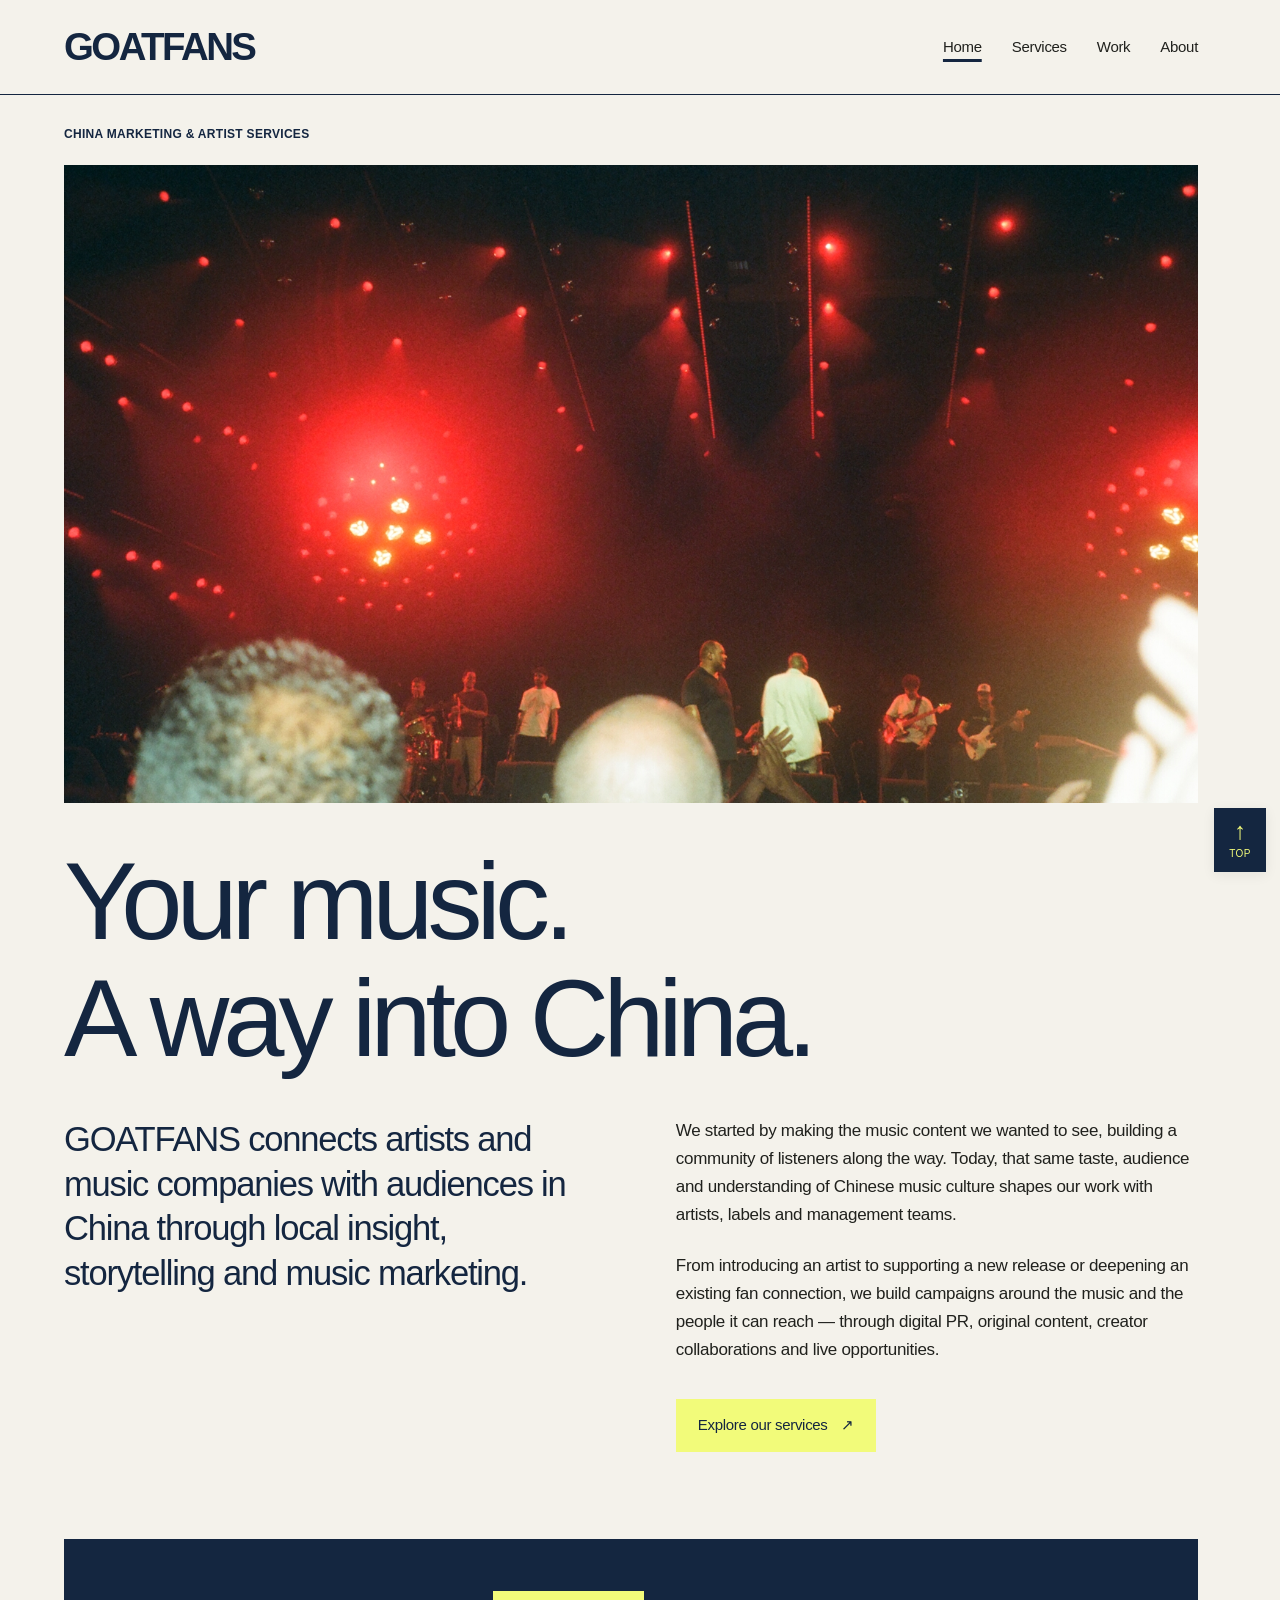
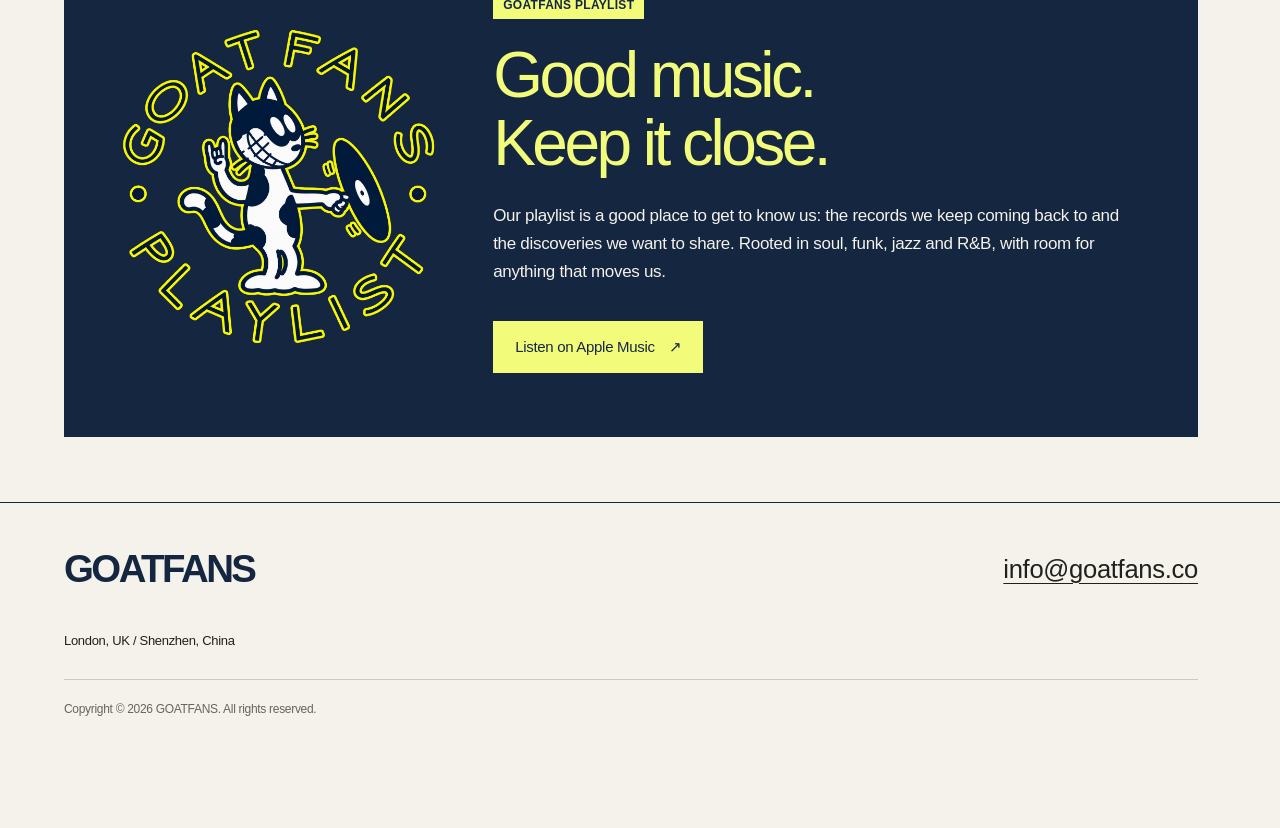
==== index.html @ e9c601ae "Update index.html" ====
<!doctype html>
<html lang="en-GB"><head><meta charset="utf-8"><meta name="viewport" content="width=device-width, initial-scale=1"><meta name="description" content="GOATFANS connects artists and music companies with audiences in China through local insight, storytelling and music marketing."><title>Your music. A way into China. — GOATFANS</title>
<link rel="icon" type="image/png" sizes="32x32" href="images/icon.png">
<link rel="icon" type="image/png" sizes="16x16" href="images/icon.png">
<link rel="apple-touch-icon" href="images/icon.png">
  <link rel="stylesheet" href="assets/style.css"><script defer src="assets/script.js"></script>
</head>
<body id="top"><a class="skip" href="#main">Skip to content</a><header class="site-header"><a class="wordmark" href="index.html" aria-label="GOATFANS home">GOATFANS</a><nav aria-label="Main navigation"><a href="index.html" aria-current="page">Home</a><a href="services.html">Services</a><a href="work.html">Work</a><a href="about.html">About</a></nav></header><main id="main">
<section class="home-editorial"><p class="eyebrow">CHINA MARKETING &amp; ARTIST SERVICES</p><figure class="photo wide"><img src="images/home-hero.jpg" alt="Music and culture through the GOATFANS lens." loading="eager" width="1600" height="1000"><figcaption>Music and culture through the GOATFANS lens.</figcaption></figure><h1>Your music.<br>A way into China.</h1><div class="intro"><p class="lead">GOATFANS connects artists and music companies with audiences in China through local insight, storytelling and music marketing.</p><div><p>We started by making the music content we wanted to see, building a community of listeners along the way. Today, that same taste, audience and understanding of Chinese music culture shapes our work with artists, labels and management teams.</p><p>From introducing an artist to supporting a new release or deepening an existing fan connection, we build campaigns around the music and the people it can reach — through digital PR, original content, creator collaborations and live opportunities.</p><a class="text-link action-link" href="services.html">Explore our services <span aria-hidden="true">↗</span></a></div></div></section>
<section class="playlist-text playlist-with-image">
  <figure class="playlist-artwork">
    <img
      src="images/playlist-cover.png"
      alt="GOATFANS playlist cover"
      loading="lazy"
      width="1000"
      height="1000"
    >
  </figure>

  <div class="playlist-copy">
    <p class="eyebrow section-tag">
      GOATFANS PLAYLIST
    </p>

    <h2>Good music.<br>Keep it close.</h2>

    <p>
      Our playlist is a good place to get to know us: the records
      we keep coming back to and the discoveries we want to share.
      Rooted in soul, funk, jazz and R&amp;B, with room for anything
      that moves us.
    </p>

    <a
      class="text-link action-link"
      href="https://music.apple.com/cn/playlist/goatfans/pl.u-Ldbqel5u2qp4x9j"
    >
      Listen on Apple Music
      <span aria-hidden="true">↗</span>
    </a>
  </div>
</section>

    </main>
  <footer>
    <div class="footer-top">
      <a class="wordmark" href="index.html">GOATFANS</a>
      <a href="mailto:info@goatfans.co">info@goatfans.co</a>
    </div>

    <div class="footer-bottom">
      <p>London, UK / Shenzhen, China</p>
    </div>

    <p class="footer-copyright">
      Copyright © 2026 GOATFANS. All rights reserved.
    </p>
  </footer>

  <a class="svc-top" href="#top" aria-label="Back to top">
    <span aria-hidden="true">↑</span>
    <span>TOP</span>
  </a>
</body>
</html>
---- assets/style.css ----
:root{--paper:#f4f2eb;--ink:#20211d;--muted:#64665e;--line:#c9cbc0;--accent:#f2fb7a;--navy:#142640;--heading:Futura,"Futura PT","Century Gothic","Avenir Next",Arial,sans-serif;--body:Helvetica,"Helvetica Neue",Arial,sans-serif}*{box-sizing:border-box}html{scroll-behavior:smooth}body{margin:0;background:var(--paper);color:var(--ink);font-family:var(--body);font-size:17px;line-height:1.65;letter-spacing:-.018em}a{color:inherit;text-decoration-thickness:1px;text-underline-offset:5px}a:hover{color:#596218}a:focus-visible{outline:2px solid var(--ink);outline-offset:6px}.skip{position:absolute;left:24px;top:-100px;background:var(--accent);padding:10px;z-index:10}.skip:focus{top:10px}.site-header,main,footer{max-width:1600px;margin:auto;padding-left:5vw;padding-right:5vw}.site-header{display:flex;align-items:center;justify-content:space-between;gap:24px;padding-top:28px;padding-bottom:28px;border-bottom:1px solid var(--line)}.wordmark{font-family:var(--heading);font-weight:800;font-size:clamp(27px,3vw,46px);letter-spacing:-.065em;line-height:1;text-decoration:none}nav{display:flex;gap:30px;font-size:15px}nav a{text-decoration:none}nav a[aria-current]{text-decoration:underline;text-decoration-thickness:2px}h1,h2,h3,.display{font-family:var(--heading);font-weight:500;letter-spacing:-.055em;line-height:1.06;margin:0 0 28px}h1,.display{font-size:clamp(52px,8.6vw,132px)}h2{font-size:clamp(32px,4vw,60px)}h3{font-size:clamp(26px,2.7vw,40px);line-height:1.13}p{margin:0 0 23px}strong{font-weight:600}.eyebrow{font-size:12px;letter-spacing:.025em;font-weight:600;line-height:1.5}.home-editorial>.eyebrow{margin:30px 0 22px}.photo{margin:0;background:#e4e5db;position:relative;overflow:hidden;aspect-ratio:16/10}.photo img{display:block;width:100%;height:100%;object-fit:cover}.photo figcaption{display:none}.photo.missing img{display:none}.photo.missing figcaption{display:flex;position:absolute;inset:0;align-items:center;justify-content:center;text-align:center;padding:25px;color:#5c6051;font-family:var(--heading);font-size:clamp(18px,2.5vw,34px);letter-spacing:-.035em}.wide{width:100%;aspect-ratio:16/9}.home-editorial h1,.home-editorial .display{margin:35px 0 40px}.intro{max-width:790px;margin:0 0 110px auto}.lead{font-size:clamp(24px,2.7vw,38px);line-height:1.3;letter-spacing:-.035em}.text-link{display:inline-block;font-size:15px;font-weight:500;margin:12px 0}.text-link span{margin-left:10px}.section-grid{display:grid;grid-template-columns:1fr 1fr;align-items:center;gap:7vw;padding:72px 0;border-top:1px solid var(--line)}.square{aspect-ratio:1}.portrait{aspect-ratio:4/5}.playlist h2{font-size:clamp(40px,5.5vw,80px)}.platforms{border-top:1px solid var(--line);padding:40px 0 65px}.socials{display:flex;gap:24px;flex-wrap:wrap}.page-intro{padding:70px 0 65px;max-width:950px}.page-intro h1{margin-bottom:38px}.page-intro p{max-width:770px}.text-section{display:grid;grid-template-columns:1fr 1.2fr;gap:8vw;border-top:1px solid var(--line);padding:65px 0}.prose{max-width:740px}.prose h3{margin-top:30px}.prose h3:first-child{margin-top:0}.prose ul{padding-left:22px;margin:0 0 30px}.prose li{padding:3px 0}.project{border-top:1px solid var(--line);padding:55px 0 75px}.project-heading{margin-bottom:32px}.project-grid{display:grid;grid-template-columns:1.2fr 1fr;gap:5vw;align-items:start}.video{position:relative;aspect-ratio:16/9;background:#242722}.video iframe{position:absolute;width:100%;height:100%;border:0}.project-note{padding:45px;background:var(--accent);min-height:240px;display:flex;flex-direction:column;justify-content:space-between}.project-note>p:last-child{font-family:var(--heading);font-size:38px;line-height:1.12;letter-spacing:-.04em;margin:0}.closing{border-top:1px solid var(--line);padding:70px 0;max-width:800px}.origin{padding:65px 0 85px;margin:auto}.origin strong{font-family:var(--heading);font-size:32px;line-height:1.2;display:block}.profile{align-items:start}.profile h2{font-size:clamp(30px,3.5vw,52px)}.profile-meta{color:var(--muted)}footer{border-top:1px solid var(--line);padding-top:45px;padding-bottom:30px}.footer-top,.footer-bottom{display:flex;justify-content:space-between;align-items:center;gap:30px}.footer-bottom{margin-top:40px;font-size:13px}.footer-bottom p{margin:0}.footer-bottom .text-link{font-size:13px}.footer-top>a:last-child{font-size:clamp(18px,2vw,28px)}@media(min-width:1800px){.site-header,main,footer{padding-left:80px;padding-right:80px}}@media(max-width:700px){body{font-size:16px}.site-header{align-items:flex-start;flex-direction:column;padding-top:24px;padding-bottom:20px;gap:22px}nav{width:100%;justify-content:space-between;gap:16px}.home-editorial>.eyebrow{font-size:10px;max-width:280px}.home-editorial h1,.home-editorial .display{margin:25px 0 30px}.wide{aspect-ratio:4/3}.intro{margin-bottom:65px}.section-grid,.text-section,.project-grid{grid-template-columns:1fr;gap:30px}.section-grid,.text-section{padding:45px 0}.page-intro{padding:45px 0}.project{padding:40px 0}.footer-top,.footer-bottom{align-items:flex-start;flex-direction:column;gap:24px}.footer-bottom{margin-top:30px}.socials{gap:18px}.origin{padding:40px 0 50px}.profile .portrait{max-width:480px;width:100%}.project-note{min-height:200px}}@media(prefers-reduced-motion:reduce){html{scroll-behavior:auto}}


/* Layout and colour are scoped to Services. */
.svc-page{--svc-lime:#f2fb7a;--svc-navy:#142640}
.svc-page main{padding-top:24px}
.svc-page main h2{font-size:clamp(32px,4vw,60px)}
.svc-hero{display:grid;grid-template-columns:1fr 1fr;gap:7vw;padding:45px 0 80px}
.svc-hero h1{font-size:clamp(64px,8vw,125px);max-width:550px}
.svc-statement{font-family:var(--heading);font-size:clamp(28px,3vw,44px);line-height:1.15;letter-spacing:-.04em}
.svc-intro-copy{padding-top:10px}
.svc-service{border-top:1px solid var(--line);padding:55px 0 65px}
.svc-service .eyebrow{display:inline-block;background:var(--svc-lime);padding:5px 10px;margin-bottom:24px}
.svc-service-layout{display:grid;grid-template-columns:1fr 1fr;gap:7vw;margin-top:36px}
.svc-description>p:first-child{font-family:var(--heading);font-size:clamp(28px,3vw,42px);line-height:1.15;letter-spacing:-.04em}
.svc-description strong{font-weight:500}
.svc-includes{list-style:none;margin:0;padding:0}
.svc-includes li{padding:12px 0;border-top:1px solid var(--line);line-height:1.5}
.svc-aside{display:grid;grid-template-columns:1fr 1.6fr;gap:5vw;border-left:4px solid var(--svc-lime);padding:10px 0 10px 26px;margin-top:40px}
.svc-aside p:first-child{font-family:var(--heading);font-size:clamp(24px,2.5vw,34px);line-height:1.2;letter-spacing:-.03em}
.svc-aside p:last-child{margin-bottom:0}
.svc-service-2 .svc-service-layout{grid-template-columns:1.2fr 1fr}
.svc-service-2 .svc-aside{display:block;max-width:850px}
.svc-service-2 .svc-aside p:first-child{font-size:clamp(28px,3vw,44px)}
.svc-service-3 .svc-aside{display:block;max-width:850px}
.svc-service-3 .svc-aside p:first-child{font:inherit;margin:0}
.svc-timing,.svc-ecosystem{border-top:1px solid var(--line);padding:65px 0}
.svc-timing table{width:100%;border-collapse:collapse;margin-top:35px;text-align:left;table-layout:fixed}
.svc-timing th,.svc-timing td{padding:24px;vertical-align:top;border-bottom:1px solid var(--line);overflow-wrap:break-word}
.svc-timing thead{background:var(--svc-lime);font-size:14px}
.svc-timing th:first-child{width:34%}
.svc-timing tbody th{font-family:var(--heading);font-size:clamp(21px,2.2vw,30px);font-weight:500;line-height:1.2;letter-spacing:-.035em}
.svc-timing td strong{font-weight:600}
.svc-timing-note{padding:24px 0 0;max-width:760px}
.svc-timing-note p{margin:0}
.svc-platform-grid{display:grid;grid-template-columns:1fr 1fr;gap:0 6vw;margin:35px 0}
.svc-platform-grid>div{padding:25px 0;border-top:1px solid var(--line)}
.svc-platform-grid dt{font-family:var(--heading);font-size:clamp(25px,2.7vw,38px);line-height:1.2;letter-spacing:-.04em;margin-bottom:15px}
.svc-platform-grid dd{margin:0}
.svc-timing>.text-link{background:var(--svc-lime);color:var(--ink);padding:14px 22px;text-decoration:none}
.svc-timing>.text-link:hover{text-decoration:underline}
.svc-sr-only{position:absolute;width:1px;height:1px;padding:0;margin:-1px;overflow:hidden;clip-path:inset(50%);white-space:nowrap;border:0}
@media(max-width:750px){
 .svc-hero,.svc-service-layout,.svc-service-2 .svc-service-layout,.svc-aside,.svc-platform-grid{grid-template-columns:1fr}
 .svc-hero{gap:10px;padding:25px 0 40px}
 .svc-hero h1{margin-bottom:16px}
 .svc-service,.svc-timing,.svc-ecosystem{padding:40px 0}
 .svc-service-layout{gap:20px;margin-top:25px}
 .svc-aside{gap:0;margin-top:25px;padding-left:18px}
 .svc-timing th,.svc-timing td{padding:18px 12px}
 .svc-timing th:first-child{width:38%}
 .svc-timing tbody th{font-size:20px}
}

/* Clickable service map and return-to-top control. */
.svc-page{--svc-lime:#f2fb7a;--svc-navy:#142640}
.svc-map{padding:55px 0 70px;border-top:1px solid var(--line)}
.svc-map-intro{max-width:850px;margin-bottom:40px}
.svc-map-flow{text-align:center}
.svc-map-source{max-width:640px;margin:auto;padding:24px;border:1px solid var(--line)}
.svc-map-source h3{font-size:30px;margin-bottom:10px}
.svc-map-source p{margin:0;font-size:14px}
.svc-map-arrow{display:block;font-size:24px;line-height:1;padding:18px 0;color:var(--muted)}
.svc-map-foundation{display:grid;grid-template-columns:repeat(3,minmax(0,1fr));gap:22px;margin:0}
.svc-map-foundation>div{padding:20px 12px;border-top:1px solid var(--line);border-bottom:1px solid var(--line)}
.svc-map-foundation dt{font-family:var(--heading);font-size:clamp(21px,2.3vw,32px);line-height:1.15;letter-spacing:-.035em;margin-bottom:10px}
.svc-map-foundation dd{margin:0;font-size:14px}
.svc-map-brief{max-width:660px;margin:auto;padding:22px 12px}
.svc-map-brief h3{font-size:clamp(25px,3vw,40px);margin-bottom:12px}
.svc-map-brief p{margin:0}
.svc-map-links{display:grid;grid-template-columns:repeat(3,minmax(0,1fr));gap:22px;text-align:left}
.svc-map-link{display:flex;flex-direction:column;justify-content:space-between;gap:20px;background:var(--svc-lime);color:var(--ink);padding:26px;text-decoration:none;border:1px solid transparent;transition:background .15s ease}
.svc-map-link:hover{background:var(--svc-navy);color:var(--svc-lime);border-color:var(--svc-navy)}
.svc-map-link .eyebrow{margin:0}
.svc-map-link strong{font-family:var(--heading);font-size:clamp(25px,2.8vw,39px);font-weight:500;letter-spacing:-.045em;line-height:1.1}
.svc-map-link small{font-size:14px}
.svc-map-outcome h3{font-size:clamp(28px,3.5vw,48px);margin-bottom:12px}
.svc-map-outcome p{margin:0}
.svc-page .svc-service{scroll-margin-top:25px}
.svc-service:target>header h2{ text-decoration:underline;text-decoration-color:var(--svc-lime);text-decoration-thickness:6px;text-underline-offset:10px }
.svc-top{position:fixed;right:14px;bottom:28px;z-index:20;width:52px;min-height:64px;display:flex;flex-direction:column;align-items:center;justify-content:center;background:var(--paper);color:var(--ink);border:1px solid var(--ink);text-decoration:none;box-shadow:0 3px 12px #20211d12}
.svc-top span:first-child{font-size:24px;line-height:1.2}
.svc-top span:last-child{font-size:10px;letter-spacing:.03em}
.svc-top:hover{background:var(--svc-lime);color:var(--ink)}
.svc-page footer{padding-bottom:110px}
@media(min-width:751px){.svc-page main,.svc-page .site-header,.svc-page footer{padding-right:max(5vw,82px)}}
@media(max-width:750px){
 .svc-map{padding:40px 0}.svc-map-foundation,.svc-map-links{grid-template-columns:1fr;gap:12px}
 .svc-map-foundation>div{padding:18px}.svc-map-foundation>div+div{border-top:0}
 .svc-map-link{padding:22px;gap:14px}.svc-map-link strong{font-size:30px}
 .svc-map-brief{padding:18px 5px}.svc-top{right:10px;bottom:calc(16px + env(safe-area-inset-bottom,0px));width:46px;min-height:52px}
}
@media(prefers-reduced-motion:reduce){.svc-map-link{transition:none}}

/* The yellow is sampled from the supplied reference; navy marks practical information. */
.svc-map-link{color:var(--svc-navy)}
.svc-map-brief h3,.svc-map-outcome h3{color:var(--svc-navy)}
.svc-timing,.svc-ecosystem{border-top-color:var(--svc-navy)}
.svc-timing>.eyebrow,.svc-ecosystem>.eyebrow{color:var(--svc-navy);font-weight:600;letter-spacing:.06em}
.svc-timing>h2,.svc-ecosystem>h2{color:var(--svc-navy)}
.svc-timing thead{background:var(--svc-navy);color:var(--svc-lime)}
.svc-timing>.text-link{margin-top:30px;background:var(--svc-navy);color:var(--svc-lime)}
.svc-timing>.text-link:hover{background:var(--svc-lime);color:var(--svc-navy)}
.svc-top{background:var(--svc-navy);color:var(--svc-lime);border-color:var(--svc-navy)}
.svc-top:hover{background:var(--svc-lime);color:var(--svc-navy)}

/* Shared v4 visual language. */
body{--svc-lime:#f2fb7a;--svc-navy:#142640}
h1,h2,h3,.wordmark{color:var(--navy)}
nav a[aria-current]{text-decoration-color:var(--navy);text-decoration-thickness:3px;text-underline-offset:7px}
a:hover{color:var(--navy)}
a:focus-visible{outline-color:var(--navy)}
.site-header{border-bottom-color:var(--navy)}
.eyebrow{color:var(--navy)}
.section-tag{display:inline-block;background:var(--accent);padding:5px 10px}
.action-link{background:var(--accent);color:var(--navy);padding:14px 22px;text-decoration:none}
.action-link:hover{background:var(--navy);color:var(--accent)}
.home-editorial h1{font-size:clamp(52px,8.6vw,132px);margin:40px 0}
.home-editorial .intro{max-width:none;margin:0 0 75px;display:grid;grid-template-columns:1fr 1fr;gap:7vw}
.home-editorial .intro .lead{color:var(--navy)}
.playlist-text{display:grid;grid-template-columns:1fr 1fr;gap:7vw;border-top:1px solid var(--navy);padding:65px 0;align-items:start}
.playlist-text h2{font-size:clamp(42px,5.5vw,80px)}
.playlist-text .playlist-copy{padding-top:30px}
.project-heading{display:grid;grid-template-columns:1fr 2fr;gap:3vw;align-items:start}
.project-heading .eyebrow{justify-self:start;background:var(--accent);padding:5px 10px}
.project-heading h2{margin:0}
.project{border-top-color:var(--navy)}
.project-grid .prose{border-left:3px solid var(--accent);padding-left:25px}
.project-note{background:var(--accent);color:var(--navy)}
.closing{max-width:none;display:grid;grid-template-columns:1fr 1.4fr;gap:12px 7vw;border-top-color:var(--navy)}
.closing h2{grid-row:span 4}.closing p{grid-column:2}.closing .text-link{grid-column:2;justify-self:start}
.origin{max-width:900px}.origin strong{border-left:4px solid var(--accent);padding-left:24px;color:var(--navy)}
.profile-meta{border-left:4px solid var(--accent);padding-left:18px;color:var(--navy)}
.profile,.text-section{border-top-color:var(--navy)}
#contact{background:var(--navy);color:var(--paper);padding:40px;margin:25px 0 50px}
#contact h2,#contact a{color:var(--accent)}
#contact a{overflow-wrap:anywhere}
footer{border-top-color:var(--navy);padding-bottom:110px}
.footer-top .wordmark{color:var(--navy)}
@media(min-width:751px){main,.site-header,footer{padding-right:max(5vw,82px)}}
@media(max-width:750px){
.home-editorial .intro,.playlist-text,.project-heading,.closing{grid-template-columns:1fr;gap:24px}
.home-editorial .intro{margin-bottom:45px}.playlist-text{padding:40px 0}.playlist-text .playlist-copy{padding:0}
.project-heading{gap:12px}.project-grid .prose{padding-left:18px}
.closing h2{grid-row:auto}.closing p,.closing .text-link{grid-column:1}
#contact{padding:28px 20px}.origin{padding:40px 0 50px}
}

/* Combined contact and music submissions */
#contact.contact-combined {
  display: grid;
  grid-template-columns: minmax(0, 1fr) minmax(0, 1.2fr);
  gap: clamp(32px, 6vw, 90px);
  padding: clamp(28px, 5vw, 70px);
  margin: 30px 0 65px;
  background: #142640;
  color: #f4f2eb;
  border: 0;
}

#contact.contact-combined .eyebrow,
#contact.contact-combined h2 {
  color: #f2fb7a;
}

#contact.contact-combined h2 {
  margin-bottom: 28px;
}

#contact.contact-combined h3 {
  color: #f4f2eb;
  margin-top: 0;
  font-size: clamp(28px, 3vw, 40px);
}

#contact.contact-combined .contact-heading,
#contact.contact-combined .contact-submissions {
  min-width: 0;
}

#contact.contact-combined .contact-email {
  display: inline-block;
  margin-top: 12px;
  color: #f2fb7a;
  font-size: clamp(20px, 2.3vw, 32px);
  line-height: 1.4;
  letter-spacing: -0.035em;
  text-decoration-thickness: 1px;
  text-underline-offset: 7px;
  overflow-wrap: anywhere;
}

#contact.contact-combined .contact-email span {
  display: inline-block;
  margin-left: 8px;
}

#contact.contact-combined .contact-submissions {
  border-left: 1px solid rgb(244 242 235 / 25%);
  padding-left: clamp(24px, 4vw, 55px);
}

#contact.contact-combined .contact-playlist {
  display: inline-block;
  margin-top: 12px;
  padding: 12px 18px;
  background: #f2fb7a;
  color: #142640;
  text-decoration: none;
}

#contact.contact-combined .contact-playlist:hover {
  background: #f4f2eb;
  color: #142640;
}

#contact.contact-combined a:focus-visible {
  outline: 2px solid #f2fb7a;
  outline-offset: 6px;
}

@media (max-width: 750px) {
  #contact.contact-combined {
    grid-template-columns: 1fr;
    gap: 32px;
    margin-bottom: 45px;
  }

  #contact.contact-combined .contact-submissions {
    border-left: 0;
    border-top: 1px solid rgb(244 242 235 / 25%);
    padding-left: 0;
    padding-top: 30px;
  }
}

/* Playlist: image left, copy right */
.playlist-text.playlist-with-image {
  display: grid;
  grid-template-columns: minmax(0, 1fr) minmax(0, 2fr);
  align-items: center;
  gap: clamp(28px, 5vw, 72px);
  padding: clamp(40px, 5vw, 70px) 0;
  border-top: 1px solid #142640;
}

.playlist-with-image .playlist-artwork {
  min-width: 0;
  margin: 0;
}

.playlist-with-image .playlist-artwork img {
  display: block;
  width: 100%;
  height: auto;
}

.playlist-text.playlist-with-image .playlist-copy {
  min-width: 0;
  padding-top: 0;
}

.playlist-with-image .playlist-copy h2 {
  margin-bottom: 24px;
  color: #142640;
  font-size: clamp(38px, 5vw, 76px);
  line-height: 1.06;
}

.playlist-with-image .playlist-copy > p:not(.eyebrow) {
  max-width: 650px;
}

@media (max-width: 700px) {
  .playlist-text.playlist-with-image {
    grid-template-columns: 1fr;
    gap: 32px;
  }

  .playlist-with-image .playlist-artwork {
    width: min(100%, 340px);
    justify-self: center;
  }
}

/* Match the service label to its link colour on hover and keyboard focus. */
.svc-map-link .eyebrow { color: inherit; }
.svc-map-link:focus-visible {
  outline: 2px solid var(--navy);
  outline-offset: 5px;
}
/* Navy playlist panel */
.playlist-text.playlist-with-image {
  background: #142640;
  color: #f4f2eb;
  border: 0;
  padding: clamp(24px, 4vw, 60px);
  margin: 30px 0 65px;
  gap: clamp(28px, 4vw, 60px);
}

.playlist-with-image .playlist-copy h2 {
  color: #f2fb7a;
}

.playlist-with-image .section-tag {
  background: #f2fb7a;
  color: #142640;
}

.playlist-with-image .playlist-artwork {
  background: transparent;
}

.playlist-with-image .action-link {
  background: #f2fb7a;
  color: #142640;
}

.playlist-with-image .action-link:hover {
  background: #f4f2eb;
  color: #142640;
}

.playlist-with-image a:focus-visible {
  outline: 2px solid #f2fb7a;
  outline-offset: 6px;
}

@media (max-width: 700px) {
  .playlist-text.playlist-with-image {
    margin: 24px 0 45px;
  }
}
.footer-copyright {
  margin: 28px 0 0;
  padding-top: 20px;
  border-top: 1px solid var(--line);
  color: var(--muted);
  font-size: 12px;
  line-height: 1.5;
  text-align: left;
}
/* 1. 基础过渡 */
.svc-map-link,
.action-link,
.contact-playlist,
.services-contact,
.svc-top {
  transition:
    background-color 180ms ease,
    color 180ms ease,
    border-color 180ms ease,
    transform 180ms ease;
}

/* 服务卡片的小字跟随卡片变色 */
.svc-map-link .eyebrow {
  color: inherit;
}

/* 链接箭头 */
.text-link span[aria-hidden="true"],
.svc-platform-grid dt a span[aria-hidden="true"] {
  display: inline-block;
  transition: transform 180ms ease;
}

/* 平台名称 */
.svc-platform-grid dt a {
  color: inherit;
  text-decoration-thickness: 1px;
  text-underline-offset: 6px;
  transition: text-decoration-color 180ms ease;
}

/* 2. 只在支持鼠标悬停的设备上启用 */
@media (hover: hover) and (pointer: fine) {

  /* 服务卡片：海军蓝底、柠檬黄字，轻微上移 */
  .svc-map-link:hover {
    background-color: #142640;
    color: #f2fb7a;
    border-color: #142640;
    transform: translateY(-4px);
  }

  /* 常规行动按钮：反色 */
  .action-link:hover,
  .services-contact:hover {
    background-color: #142640;
    color: #f2fb7a;
    transform: translateY(-2px);
  }

  /* 海军蓝区块中的按钮：变成米白底 */
  .playlist-with-image .action-link:hover,
  #contact.contact-combined .contact-playlist:hover {
    background-color: #f4f2eb;
    color: #142640;
  }

  /* 链接箭头向右上方移动 */
  .text-link:hover span[aria-hidden="true"],
  .svc-platform-grid dt a:hover span[aria-hidden="true"] {
    transform: translate(3px, -3px);
  }

  /* 平台名称：柠檬黄色下划线 */
  .svc-platform-grid dt a:hover {
    color: #142640;
    text-decoration-color: #f2fb7a;
    text-decoration-thickness: 3px;
  }

  /* 返回顶部按钮 */
  .svc-top:hover {
    background-color: #f2fb7a;
    color: #142640;
    transform: translateY(-3px);
  }
}

/* 3. 点击时的轻微反馈 */
.svc-map-link:active,
.action-link:active,
.contact-playlist:active,
.services-contact:active,
.svc-top:active {
  transform: translateY(1px);
}

/* 4. 键盘操作也能看清当前位置 */
.svc-map-link:focus-visible {
  background-color: #142640;
  color: #f2fb7a;
  outline: 2px solid #142640;
  outline-offset: 5px;
}

.svc-platform-grid dt a:focus-visible {
  outline: 2px solid #142640;
  outline-offset: 5px;
}

/* 5. 尊重系统的“减少动态效果”设置 */
@media (prefers-reduced-motion: reduce) {
  html {
    scroll-behavior: auto;
  }

  .svc-map-link,
  .action-link,
  .contact-playlist,
  .services-contact,
  .svc-top,
  .text-link span[aria-hidden="true"],
  .svc-platform-grid dt a,
  .svc-platform-grid dt a span[aria-hidden="true"] {
    transition: none;
    transform: none !important;
  }
}
/* Custom lemon cursor */
.goat-cursor {
  position: fixed;
  top: 0;
  left: 0;
  width: 80px;
  height: 80px;
  z-index: 2147483647;
  pointer-events: none;
  opacity: 0;
  transform: translate(-50%, -50%);
}

.goat-cursor::before,
.goat-cursor::after {
  content: "";
  position: absolute;
  border-radius: 50%;
  transition: opacity 140ms ease;
}

/* Default: yellow centre fading to transparent */
.goat-cursor::before {
  inset: 0;
  background: radial-gradient(
    circle,
    rgba(242, 251, 122, 1) 0%,
    rgba(242, 251, 122, 0.85) 22%,
    rgba(242, 251, 122, 0.35) 48%,
    rgba(242, 251, 122, 0) 72%
  );
}

/* Interactive: smaller solid-stroke ring */
.goat-cursor::after {
  width: 18px;
  height: 18px;
  top: 50%;
  left: 50%;
  box-sizing: border-box;
  transform: translate(-50%, -50%);
  border: 2px solid #f2fb7a;
  background: transparent;
  box-shadow: 0 0 0 1px rgba(20, 38, 64, 0.2);
  opacity: 0;
}

.goat-cursor.is-visible {
  opacity: 1;
}

.goat-cursor.is-interactive::before {
  opacity: 0;
}

.goat-cursor.is-interactive::after {
  opacity: 1;
}

/* Hide native cursor only while custom cursor is active */
@media (hover: hover) and (pointer: fine) {
  html.goat-cursor-active,
  html.goat-cursor-active * {
    cursor: none !important;
  }
}

@media (prefers-reduced-motion: reduce) {
  .goat-cursor::before,
  .goat-cursor::after {
    transition: none;
  }
}
/* Hover: solid circle that inverts the colours underneath */
.goat-cursor.is-interactive {
  mix-blend-mode: difference;
}

.goat-cursor.is-interactive::before {
  opacity: 0;
}

.goat-cursor.is-interactive::after {
  width: 50px;
  height: 50px;
  background: #fff;
  border: 0;
  box-shadow: none;
  opacity: 1;
}
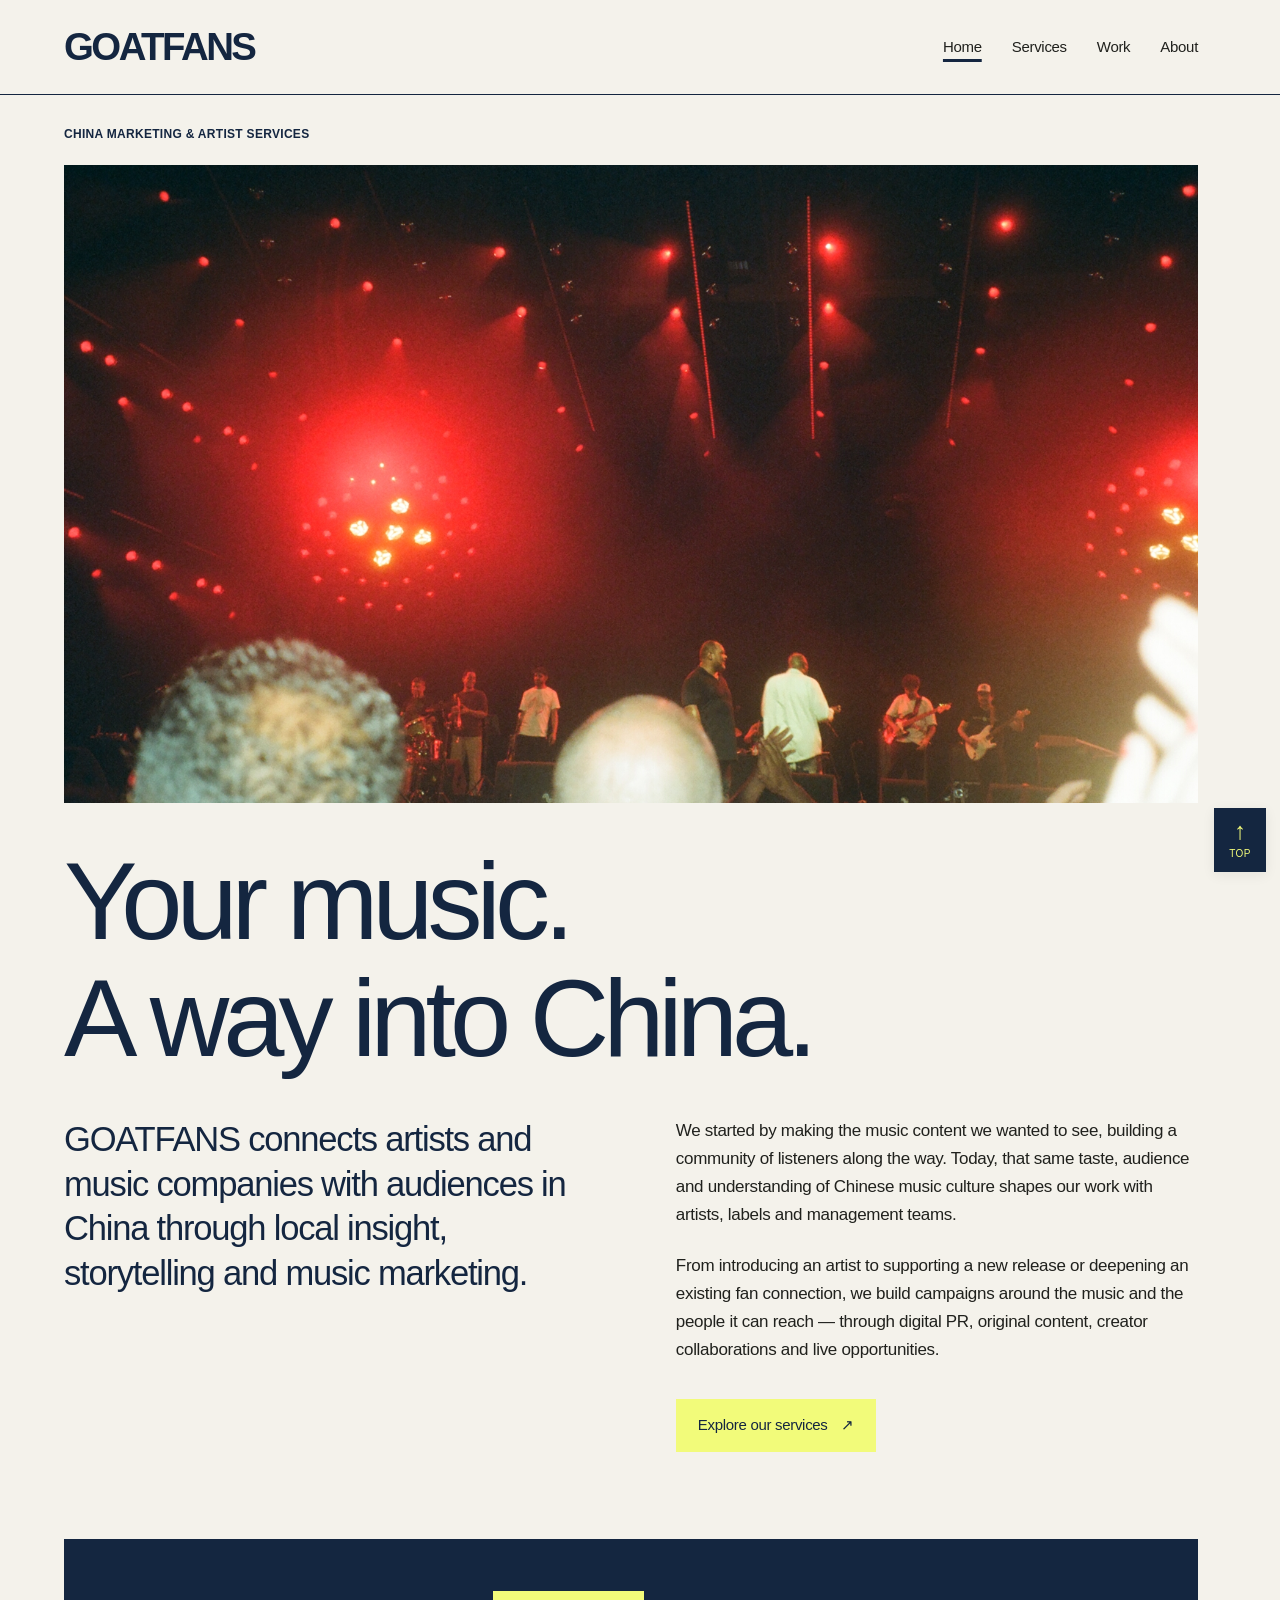
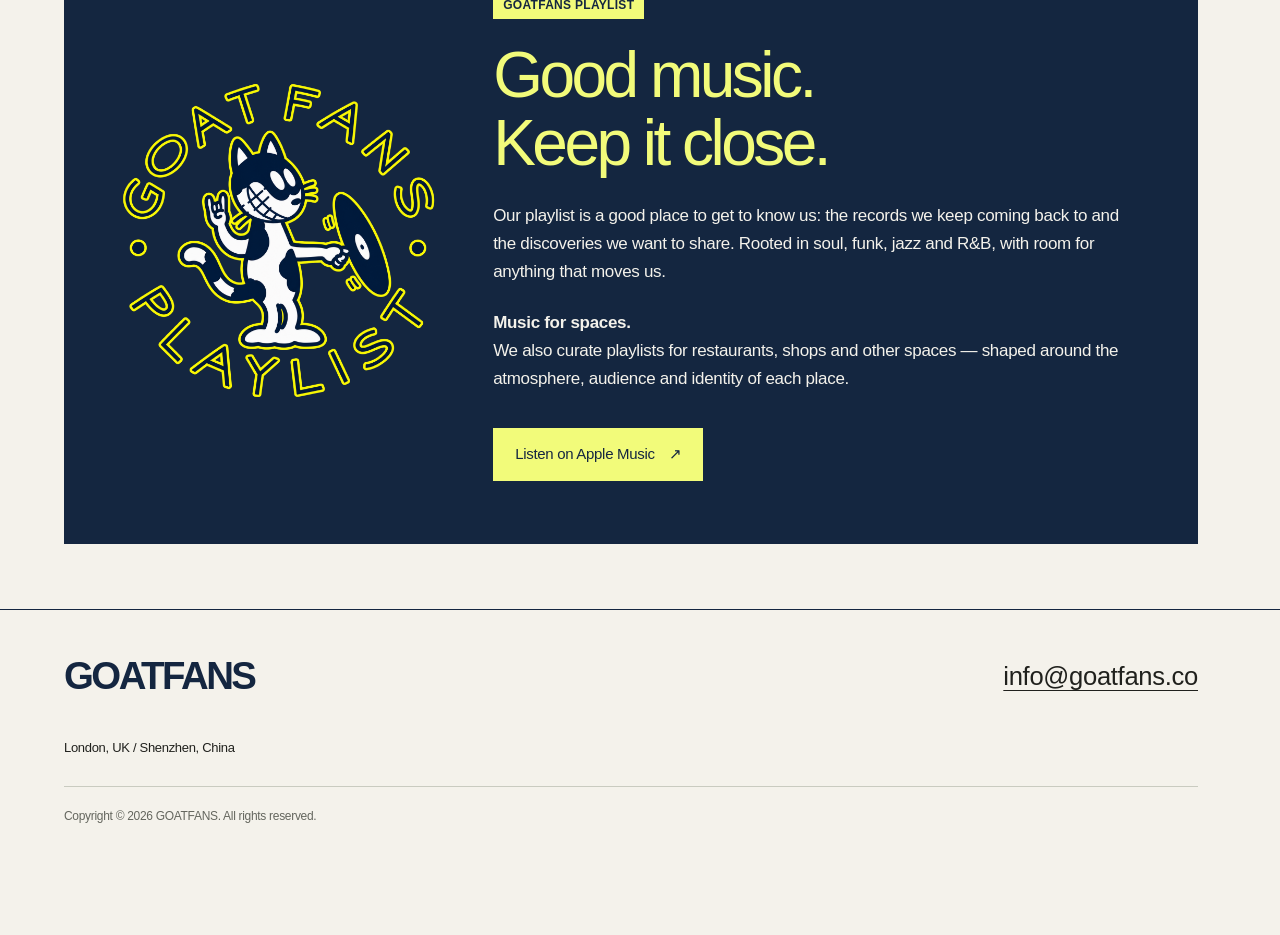
==== commit 8b4dc969: "Update index.html" ====
--- a/index.html
+++ b/index.html
@@ -1,8 +1,8 @@
 <!doctype html>
 <html lang="en-GB"><head><meta charset="utf-8"><meta name="viewport" content="width=device-width, initial-scale=1"><meta name="description" content="GOATFANS connects artists and music companies with audiences in China through local insight, storytelling and music marketing."><title>Your music. A way into China. — GOATFANS</title>
-<link rel="icon" type="image/png" sizes="32x32" href="images/icon.png">
-<link rel="icon" type="image/png" sizes="16x16" href="images/icon.png">
-<link rel="apple-touch-icon" href="images/icon.png">
+<link rel="icon" href="/favicon.ico" sizes="any">
+<link rel="icon" type="image/png" sizes="32x32" href="/favicon-32x32.png">
+<link rel="apple-touch-icon" sizes="180x180" href="/apple-touch-icon.png">
   <link rel="stylesheet" href="assets/style.css"><script defer src="assets/script.js"></script>
 </head>
 <body id="top"><a class="skip" href="#main">Skip to content</a><header class="site-header"><a class="wordmark" href="index.html" aria-label="GOATFANS home">GOATFANS</a><nav aria-label="Main navigation"><a href="index.html" aria-current="page">Home</a><a href="services.html">Services</a><a href="work.html">Work</a><a href="about.html">About</a></nav></header><main id="main">
@@ -31,10 +31,14 @@
       Rooted in soul, funk, jazz and R&amp;B, with room for anything
       that moves us.
     </p>
-
+<p>
+  <strong>Music for spaces.</strong><br>
+  We also curate playlists for restaurants, shops and other spaces —
+  shaped around the atmosphere, audience and identity of each place.
+</p>
     <a
       class="text-link action-link"
-      href="https://music.apple.com/cn/playlist/goatfans/pl.u-Ldbqel5u2qp4x9j"
+      href="https://music.apple.com/us/playlist/by-goatfans/pl.u-leyll0GHMY48j5g"
     >
       Listen on Apple Music
       <span aria-hidden="true">↗</span>
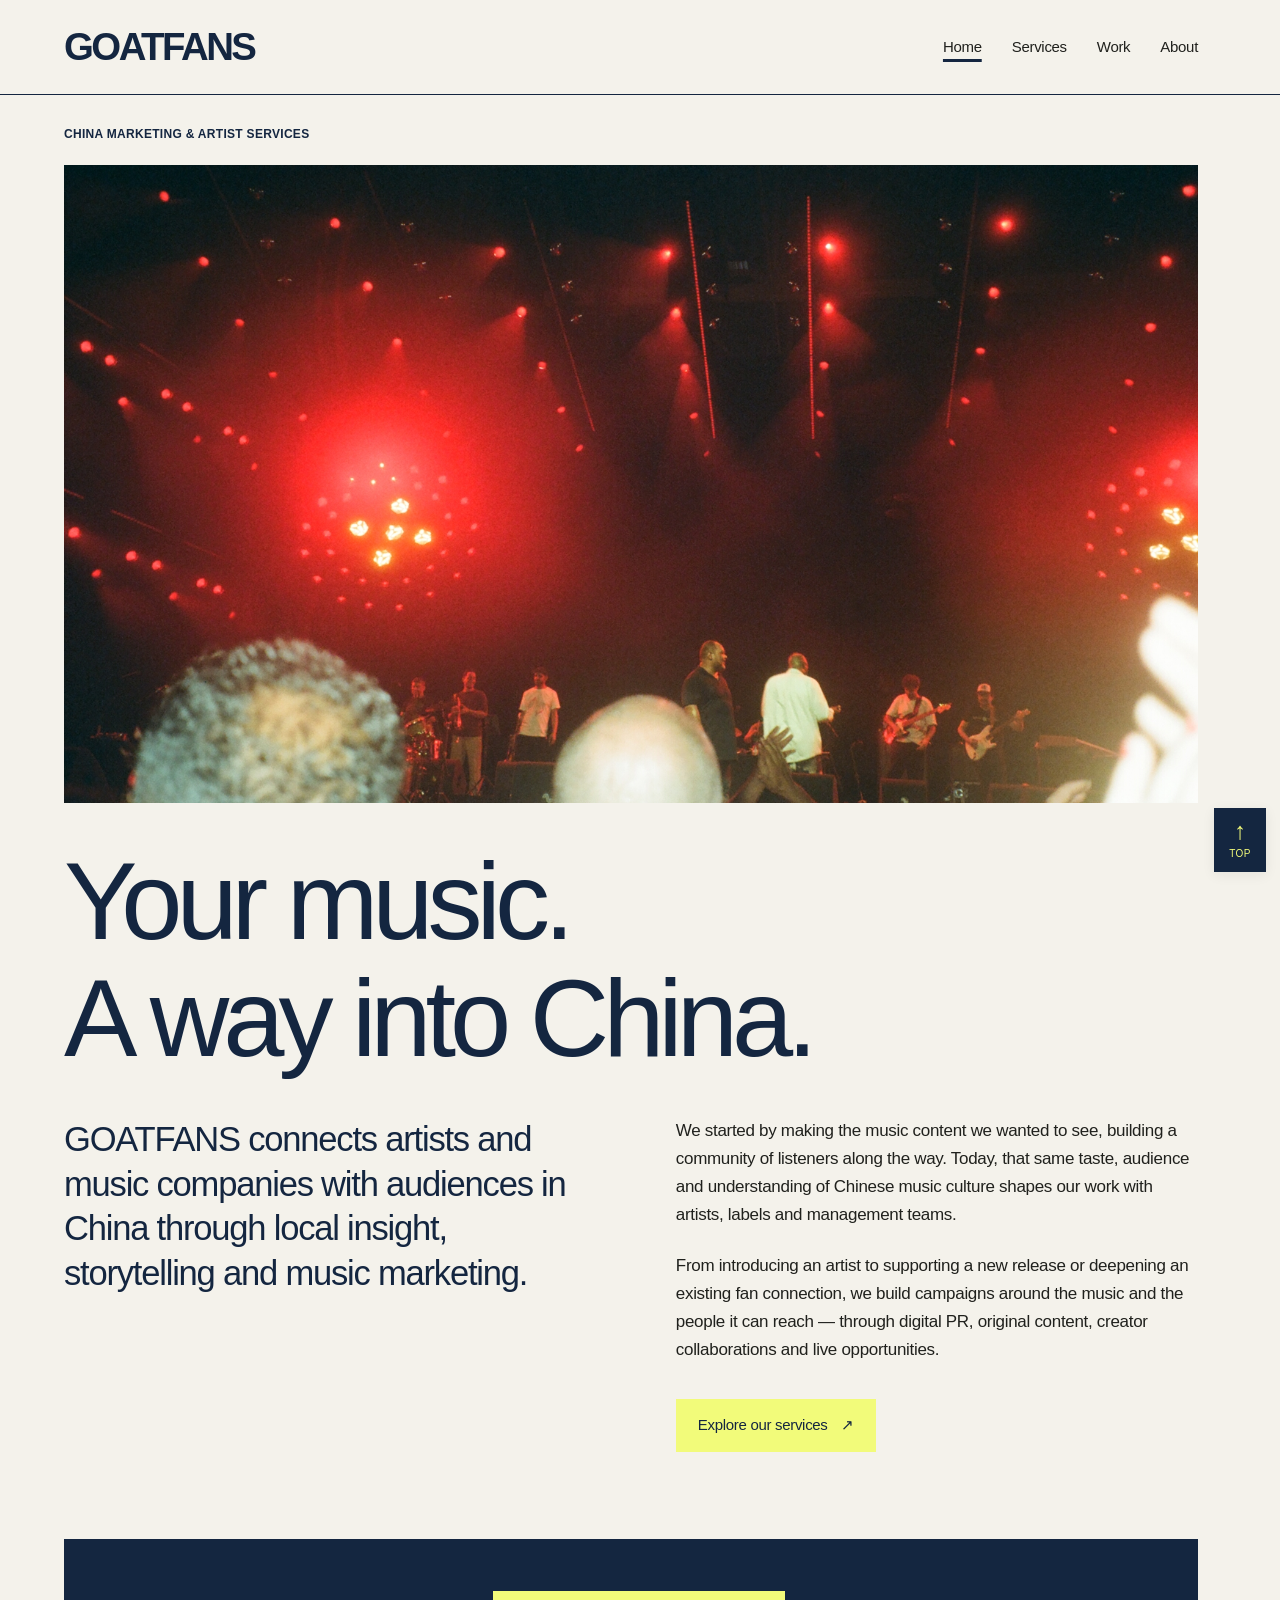
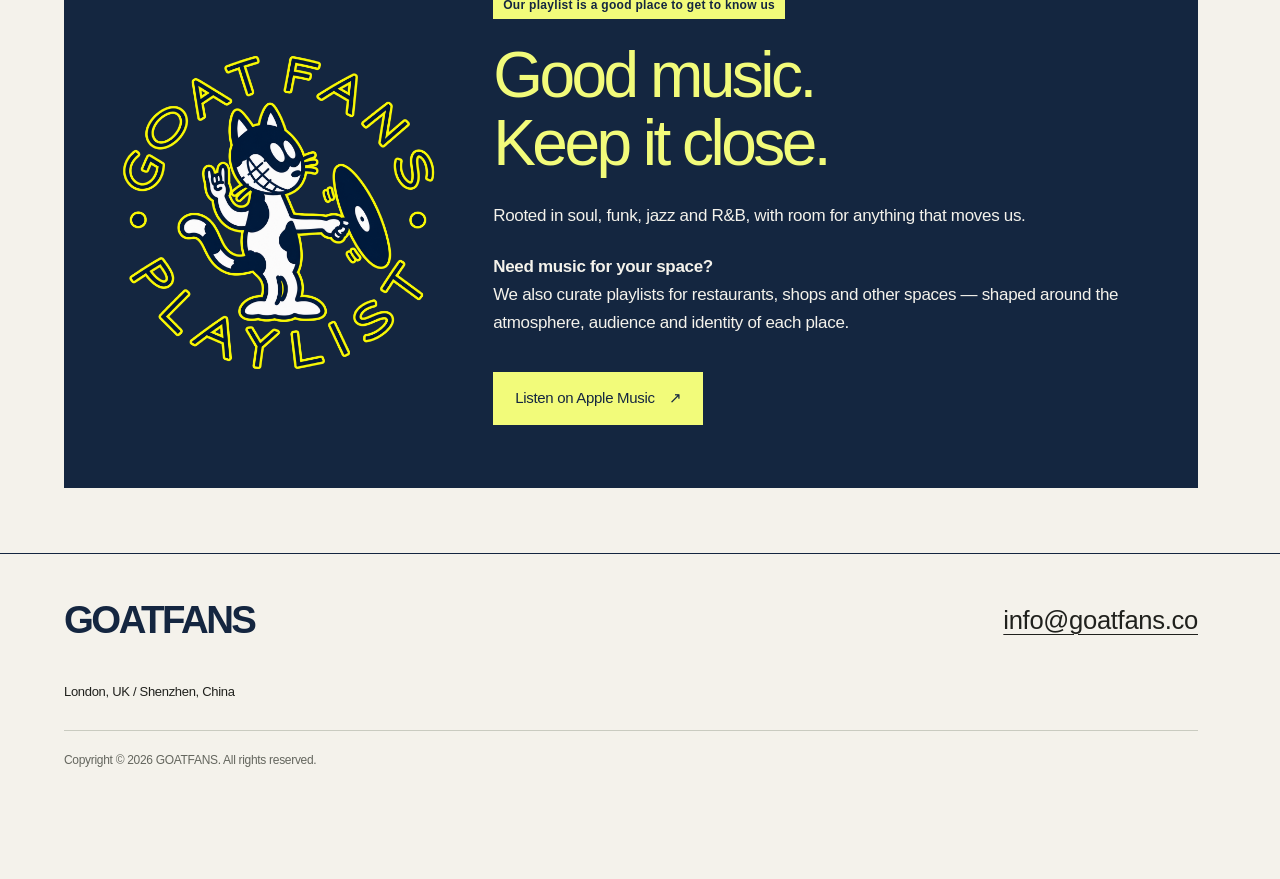
==== commit 2ba21a83: "Update index.html" ====
--- a/index.html
+++ b/index.html
@@ -20,22 +20,18 @@
 
   <div class="playlist-copy">
     <p class="eyebrow section-tag">
-      GOATFANS PLAYLIST
+      Our playlist is a good place to get to know us
     </p>
 
     <h2>Good music.<br>Keep it close.</h2>
 
     <p>
-      Our playlist is a good place to get to know us: the records
-      we keep coming back to and the discoveries we want to share.
       Rooted in soul, funk, jazz and R&amp;B, with room for anything
       that moves us.
     </p>
 <p>
-  <strong>Music for spaces.</strong><br>
-  We also curate playlists for restaurants, shops and other spaces —
-  shaped around the atmosphere, audience and identity of each place.
-</p>
+  <strong>Need music for your space?</strong><br>
+We also curate playlists for restaurants, shops and other spaces — shaped around the atmosphere, audience and identity of each place.</p>
     <a
       class="text-link action-link"
       href="https://music.apple.com/us/playlist/by-goatfans/pl.u-leyll0GHMY48j5g"
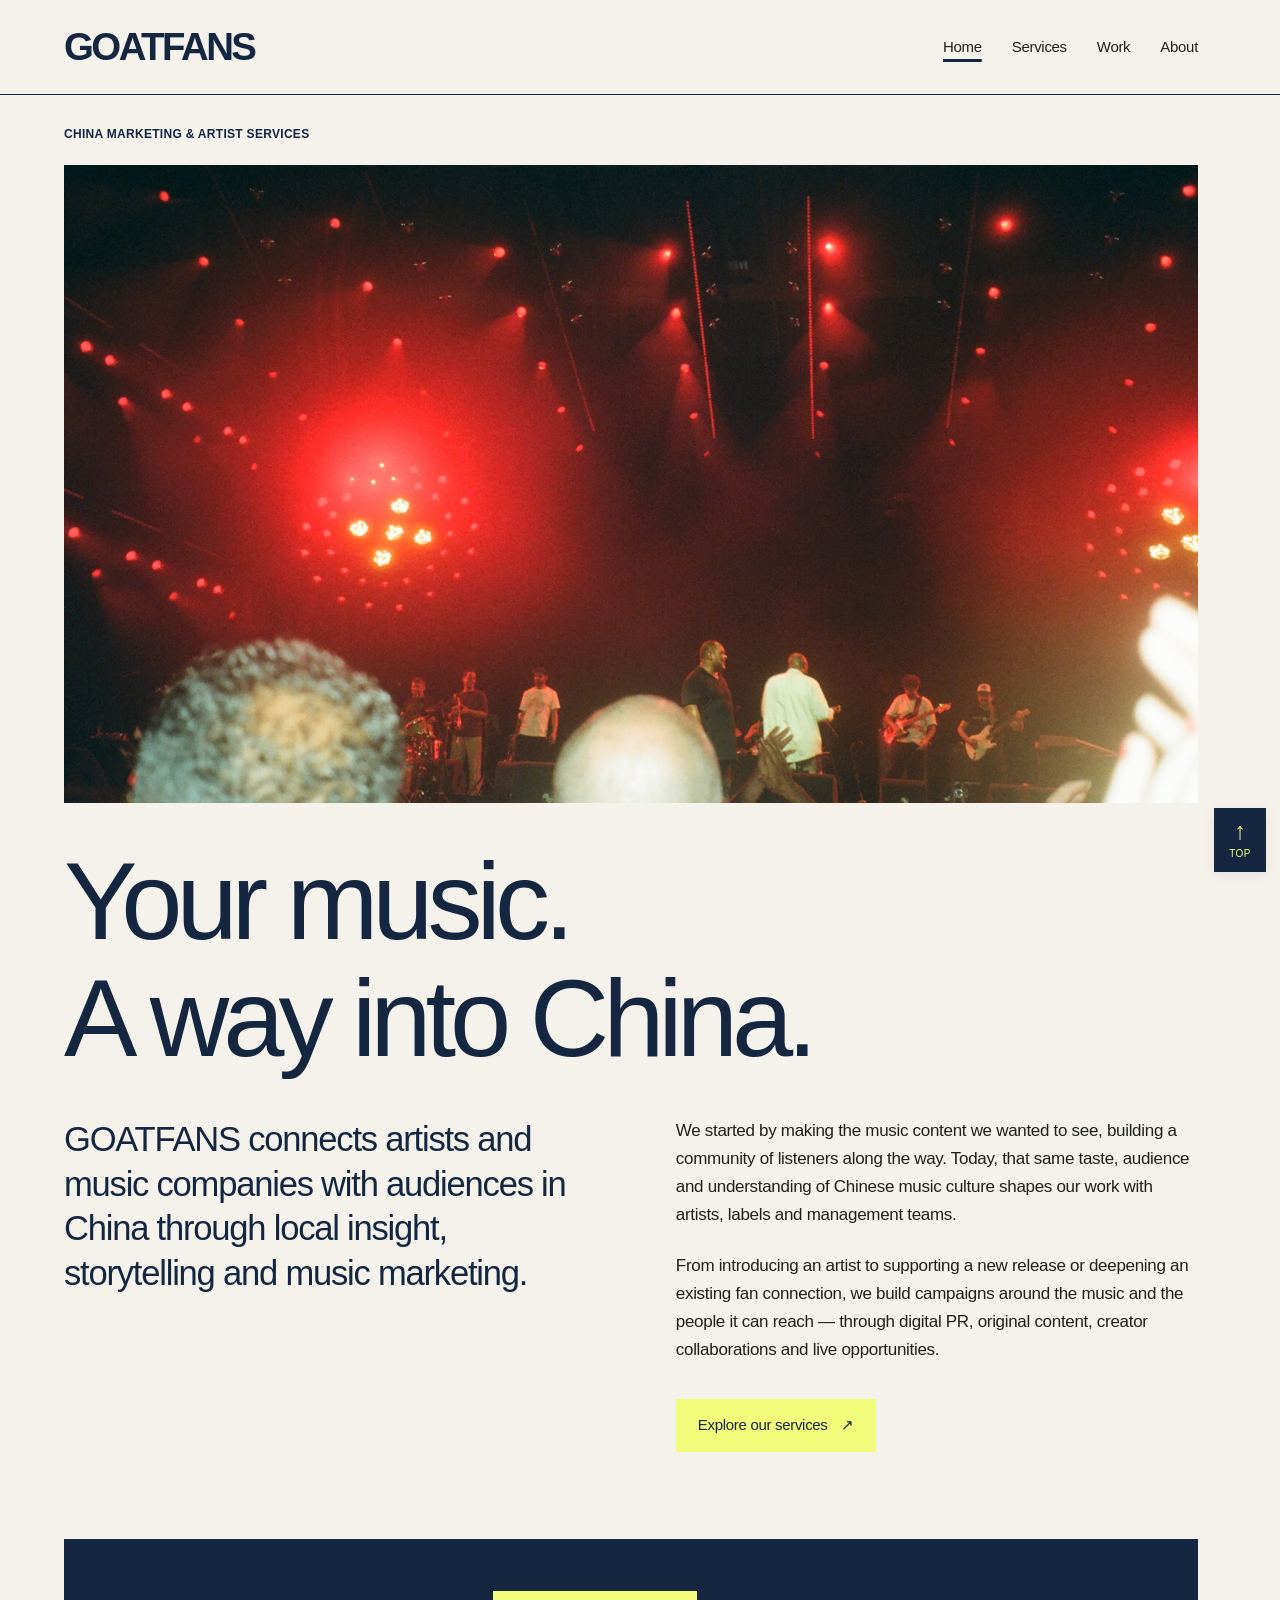
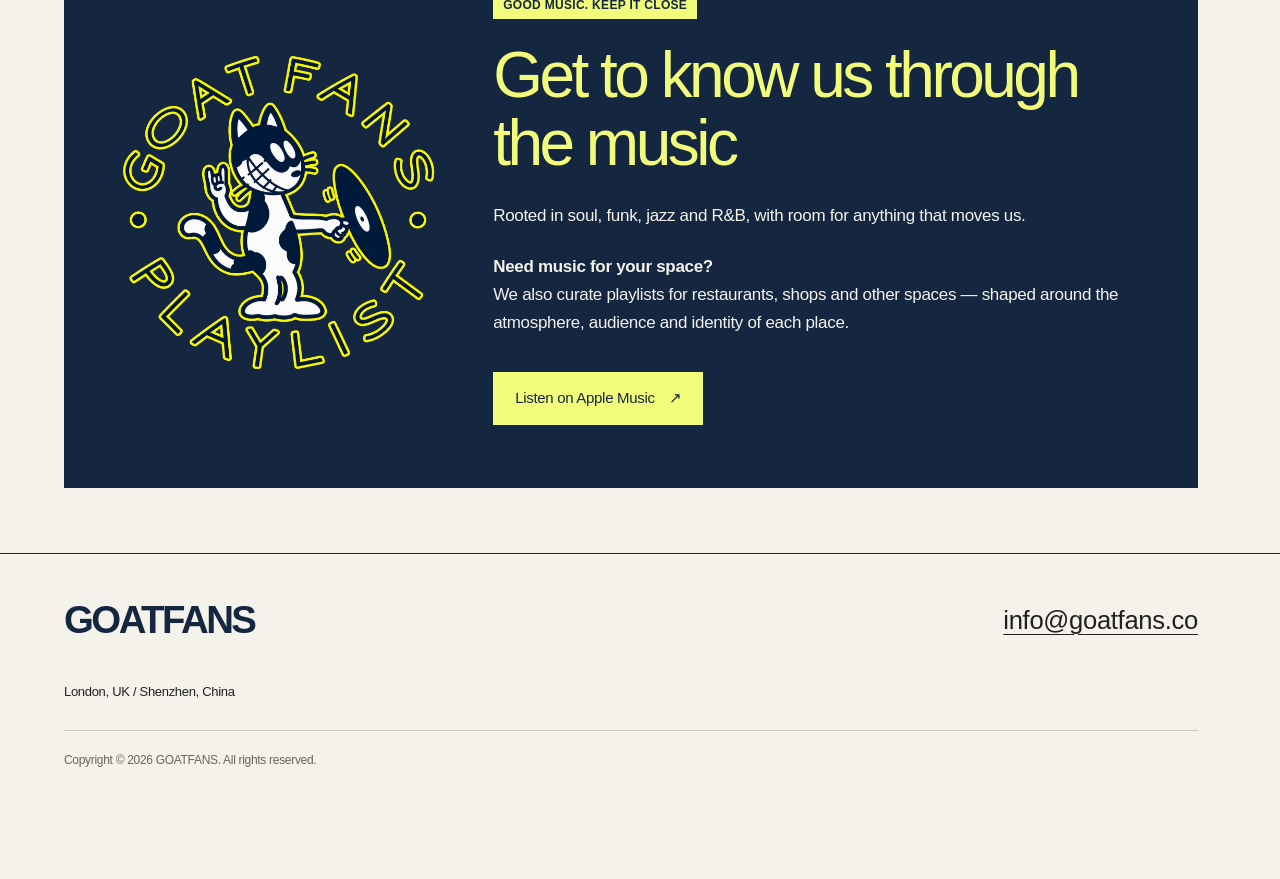
==== commit 19dc3525: "Update index.html" ====
--- a/index.html
+++ b/index.html
@@ -20,10 +20,10 @@
 
   <div class="playlist-copy">
     <p class="eyebrow section-tag">
-      Our playlist is a good place to get to know us
+      GOOD MUSIC. KEEP IT CLOSE
     </p>
 
-    <h2>Good music.<br>Keep it close.</h2>
+    <h2>Get to know us through the music</h2>
 
     <p>
       Rooted in soul, funk, jazz and R&amp;B, with room for anything
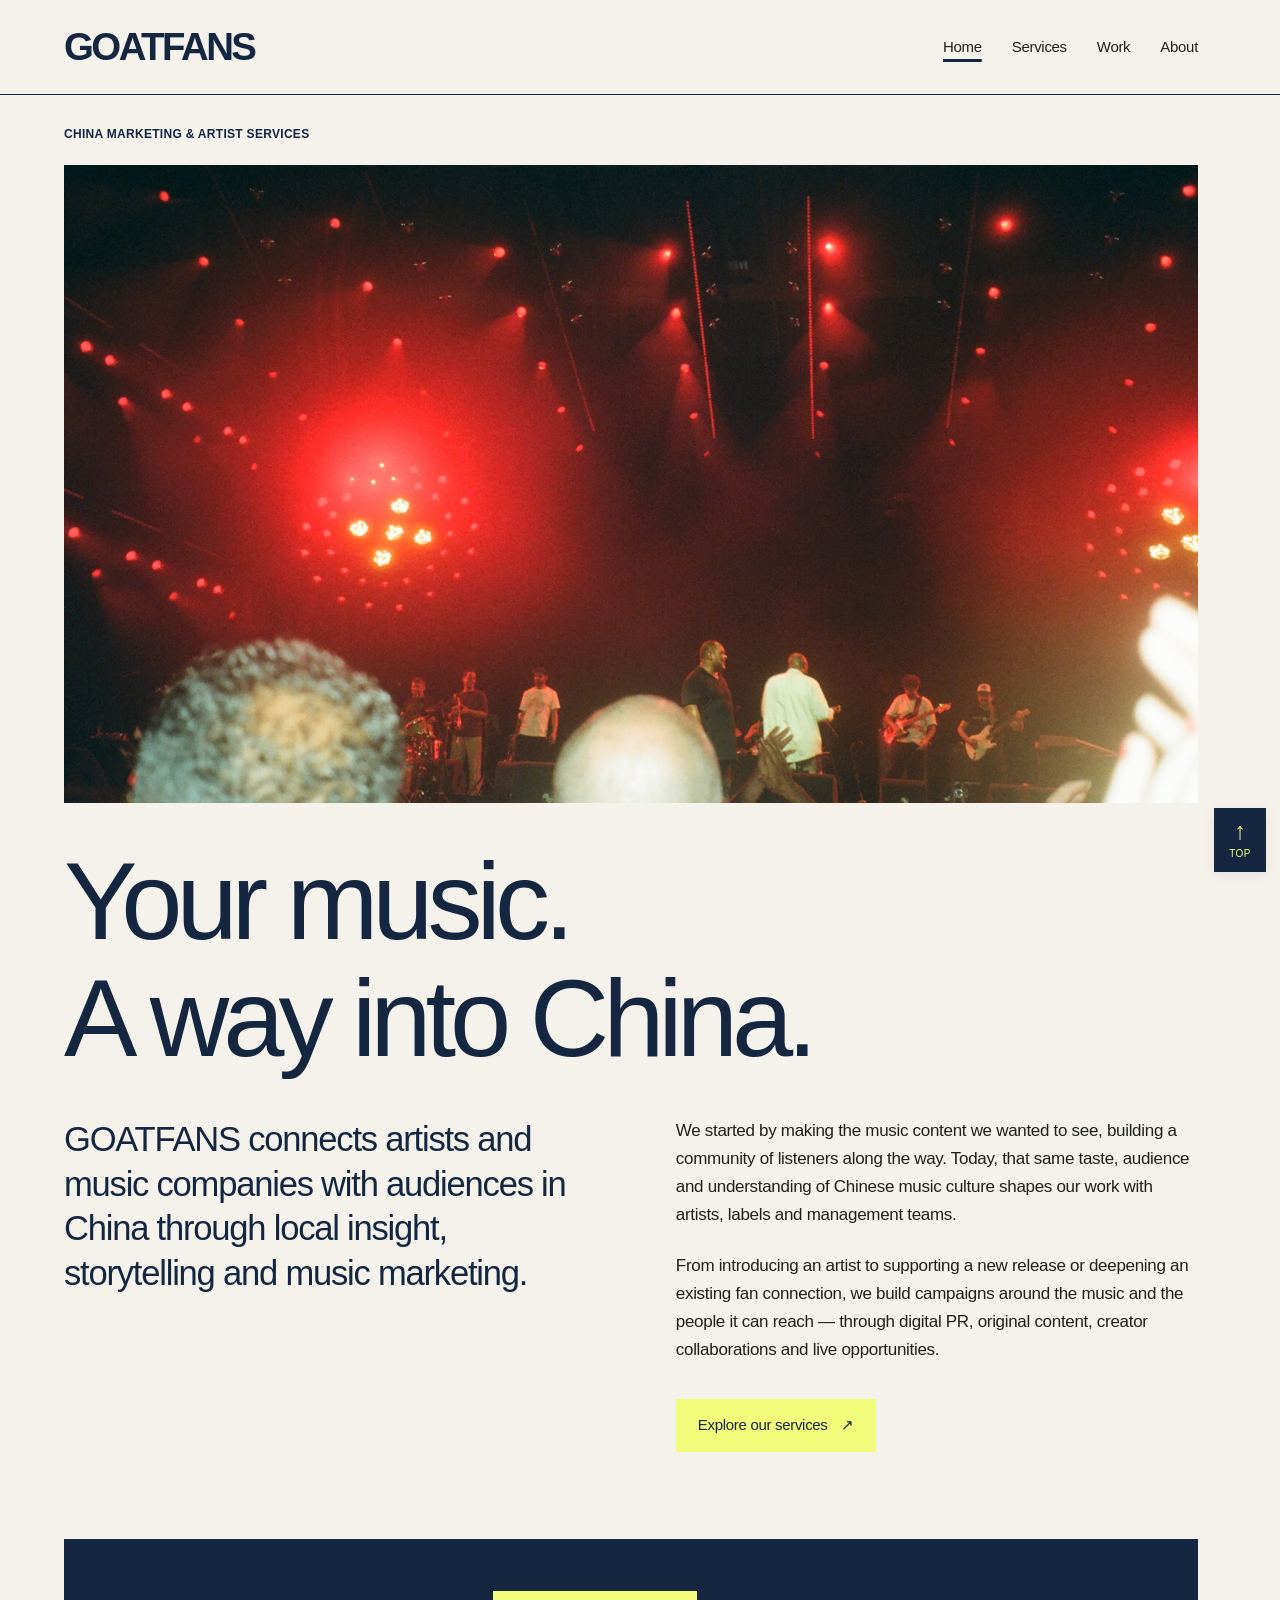
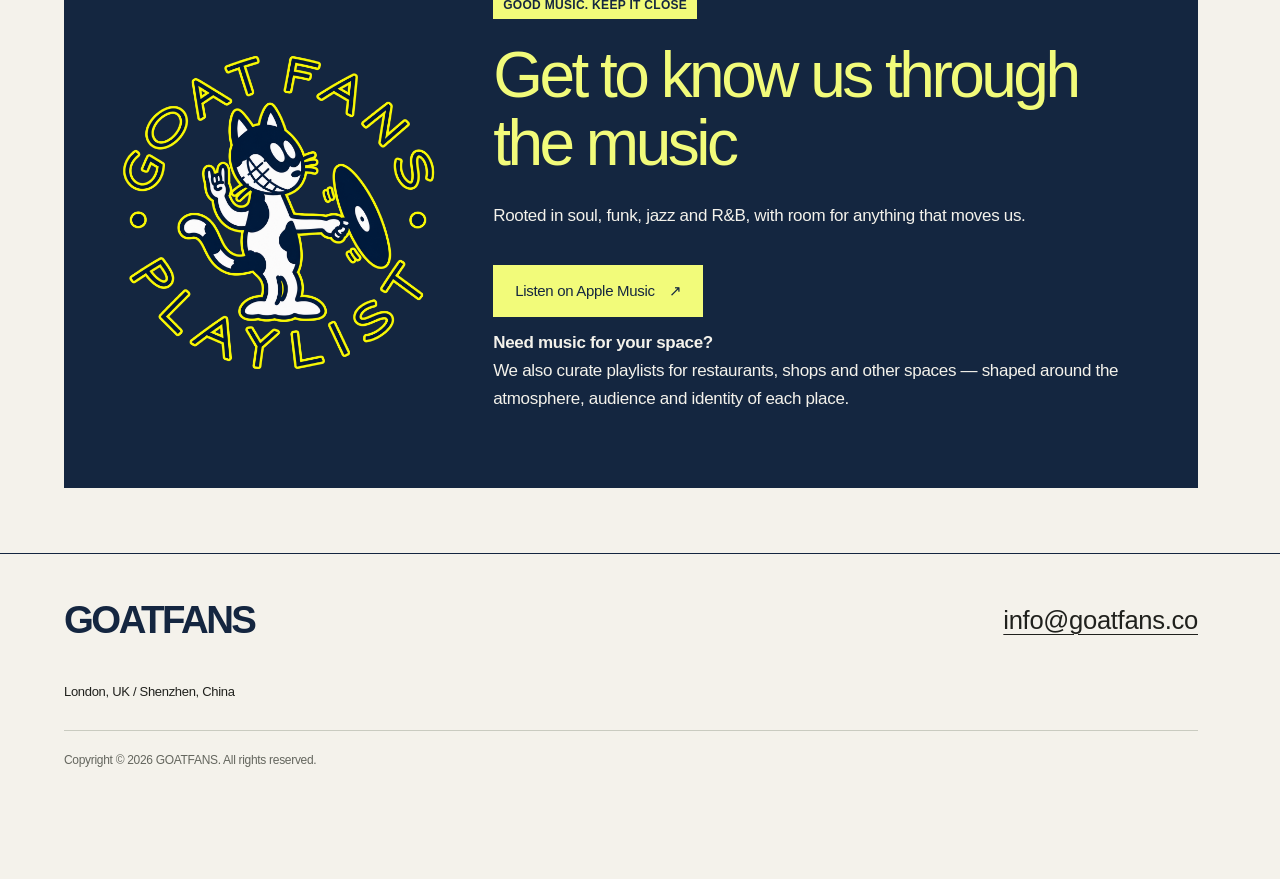
==== commit 8f0c91e3: "Update index.html" ====
--- a/index.html
+++ b/index.html
@@ -29,16 +29,17 @@
       Rooted in soul, funk, jazz and R&amp;B, with room for anything
       that moves us.
     </p>
-<p>
-  <strong>Need music for your space?</strong><br>
-We also curate playlists for restaurants, shops and other spaces — shaped around the atmosphere, audience and identity of each place.</p>
-    <a
+        <a
       class="text-link action-link"
       href="https://music.apple.com/us/playlist/by-goatfans/pl.u-leyll0GHMY48j5g"
     >
       Listen on Apple Music
       <span aria-hidden="true">↗</span>
     </a>
+<p>
+  <strong>Need music for your space?</strong><br>
+We also curate playlists for restaurants, shops and other spaces — shaped around the atmosphere, audience and identity of each place.</p>
+
   </div>
 </section>
 
